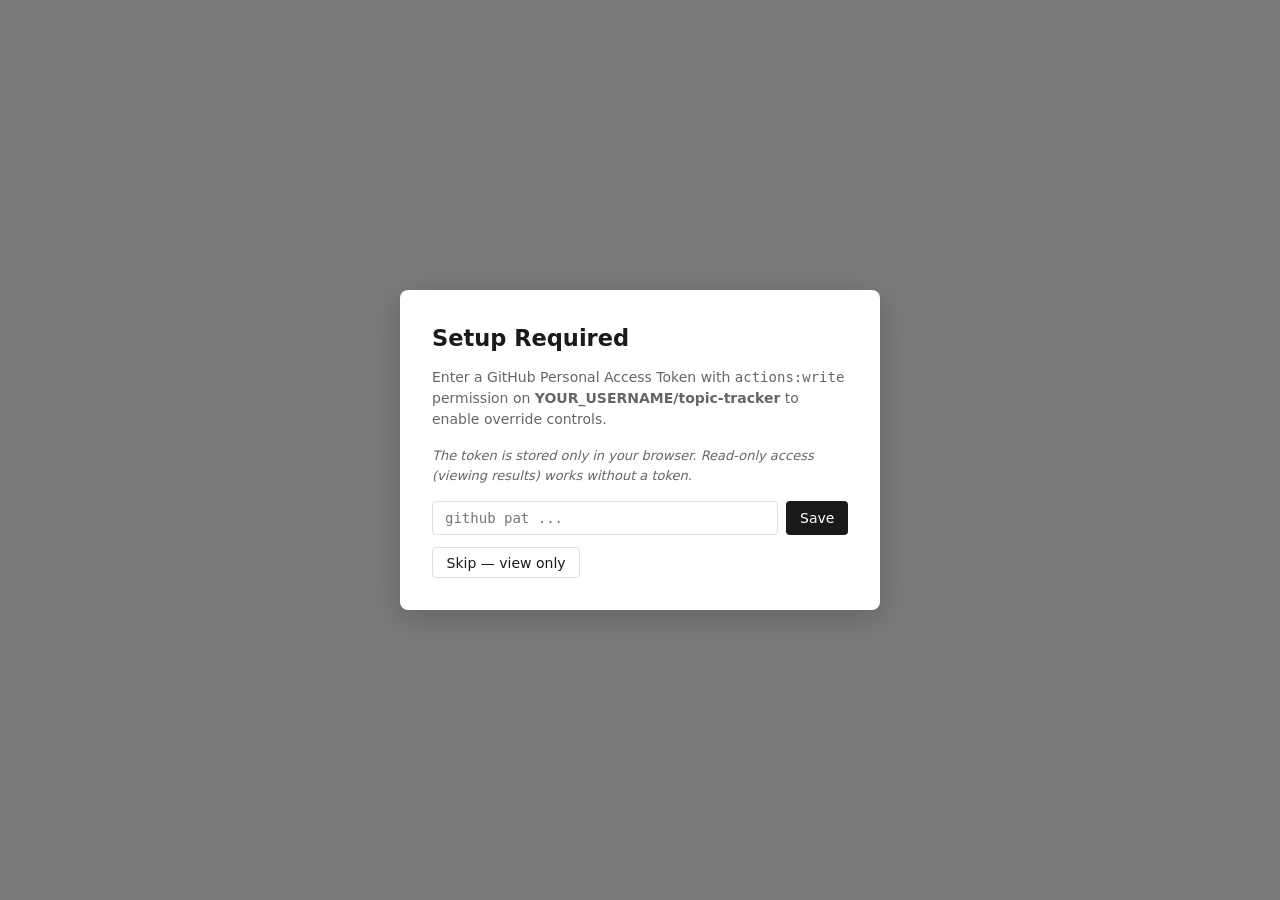
==== index.html @ 0ca3f0f6 "feat: topic tracker web UI v1 Pure HTML/vanilla JS GitHub Pages dashboard: - Loads results/index.jso" ====
<!DOCTYPE html>
<html lang="en">
<head>
  <meta charset="UTF-8">
  <meta name="viewport" content="width=device-width, initial-scale=1.0">
  <title>Topic Tracker</title>
  <link rel="stylesheet" href="style.css">
</head>
<body>

  <!-- Setup screen (shown when no PAT in localStorage) -->
  <div id="setup-screen" class="setup-screen hidden">
    <div class="setup-card">
      <h2>Setup Required</h2>
      <p>Enter a GitHub Personal Access Token with <code>actions:write</code> permission on
         <strong id="setup-repo-name"></strong> to enable override controls.</p>
      <p class="setup-note">The token is stored only in your browser. Read-only access (viewing results) works without a token.</p>
      <div class="setup-row">
        <input type="password" id="pat-input" placeholder="github_pat_..." autocomplete="off">
        <button id="pat-save-btn">Save</button>
      </div>
      <button id="setup-skip-btn" class="btn-secondary">Skip — view only</button>
    </div>
  </div>

  <!-- Main app -->
  <div id="app" class="hidden">
    <header class="app-header">
      <div class="header-left">
        <h1>Topic Tracker</h1>
        <span id="last-updated" class="last-updated"></span>
      </div>
      <div class="header-right">
        <button id="refresh-btn" class="btn-icon" title="Refresh">&#8635;</button>
      </div>
    </header>

    <main id="topics-container">
      <!-- Topic cards rendered here by JS -->
    </main>
  </div>

  <script src="app.js"></script>
</body>
</html>
---- style.css ----
*, *::before, *::after { box-sizing: border-box; margin: 0; padding: 0; }

:root {
  --color-bg: #f5f5f5;
  --color-card: #ffffff;
  --color-border: #e0e0e0;
  --color-text: #1a1a1a;
  --color-text-muted: #666;
  --color-urgent: #dc2626;
  --color-high: #ea580c;
  --color-medium: #2563eb;
  --color-low: #6b7280;
  --radius: 8px;
  --shadow: 0 1px 3px rgba(0,0,0,0.1);
}

body {
  font-family: system-ui, -apple-system, sans-serif;
  background: var(--color-bg);
  color: var(--color-text);
  font-size: 15px;
  line-height: 1.5;
}

/* ---- Setup screen ---- */
.setup-screen {
  position: fixed; inset: 0;
  background: rgba(0,0,0,0.5);
  display: flex; align-items: center; justify-content: center;
  z-index: 100;
}
.setup-card {
  background: var(--color-card);
  border-radius: var(--radius);
  padding: 2rem;
  max-width: 480px;
  width: 90%;
  box-shadow: 0 8px 32px rgba(0,0,0,0.2);
}
.setup-card h2 { margin-bottom: 0.75rem; }
.setup-card p { color: var(--color-text-muted); margin-bottom: 1rem; font-size: 14px; }
.setup-note { font-size: 13px !important; font-style: italic; }
.setup-row { display: flex; gap: 0.5rem; margin-bottom: 0.75rem; }
.setup-row input {
  flex: 1; padding: 0.5rem 0.75rem;
  border: 1px solid var(--color-border);
  border-radius: 4px; font-size: 14px; font-family: monospace;
}

/* ---- Header ---- */
.app-header {
  background: var(--color-card);
  border-bottom: 1px solid var(--color-border);
  padding: 0.75rem 1.5rem;
  display: flex; align-items: center; justify-content: space-between;
  position: sticky; top: 0; z-index: 10;
}
.app-header h1 { font-size: 1.2rem; font-weight: 700; }
.last-updated { font-size: 12px; color: var(--color-text-muted); margin-left: 1rem; }

/* ---- Buttons ---- */
button {
  cursor: pointer; border: none; border-radius: 4px;
  padding: 0.4rem 0.85rem; font-size: 14px; font-family: inherit;
  background: #1a1a1a; color: white; transition: opacity 0.15s;
}
button:hover { opacity: 0.85; }
.btn-secondary { background: transparent; color: var(--color-text); border: 1px solid var(--color-border); }
.btn-icon { background: transparent; color: var(--color-text); font-size: 1.2rem; padding: 0.25rem 0.5rem; }
.btn-small { padding: 0.25rem 0.6rem; font-size: 13px; }
.btn-danger { background: var(--color-urgent); }

/* ---- Topic cards ---- */
main { padding: 1.5rem; max-width: 900px; margin: 0 auto; }

.topic-card {
  background: var(--color-card);
  border: 1px solid var(--color-border);
  border-radius: var(--radius);
  box-shadow: var(--shadow);
  margin-bottom: 1.25rem;
  overflow: hidden;
}
.topic-header {
  display: flex; align-items: center; gap: 0.75rem;
  padding: 1rem 1.25rem;
  cursor: pointer; user-select: none;
}
.topic-header:hover { background: #fafafa; }
.topic-name { font-weight: 600; font-size: 1rem; flex: 1; }
.topic-meta { font-size: 13px; color: var(--color-text-muted); }

/* Urgency badge */
.urgency-badge {
  font-size: 11px; font-weight: 600; letter-spacing: 0.05em;
  text-transform: uppercase; padding: 2px 8px;
  border-radius: 100px; white-space: nowrap;
}
.urgency-urgent { background: #fee2e2; color: var(--color-urgent); }
.urgency-high   { background: #ffedd5; color: var(--color-high); }
.urgency-medium { background: #dbeafe; color: var(--color-medium); }
.urgency-low    { background: #f3f4f6; color: var(--color-low); }

/* Override controls */
.topic-controls {
  padding: 0.75rem 1.25rem;
  background: #fafafa;
  border-top: 1px solid var(--color-border);
  display: flex; gap: 0.5rem; flex-wrap: wrap; align-items: center;
}
.override-form { display: flex; gap: 0.4rem; align-items: center; flex-wrap: wrap; }
.override-form select {
  padding: 0.3rem 0.5rem;
  border: 1px solid var(--color-border);
  border-radius: 4px; font-size: 13px; font-family: inherit;
}
.controls-locked { font-size: 13px; color: var(--color-text-muted); font-style: italic; }

/* Pending escalation banner */
.pending-banner {
  background: #fef9c3;
  border-top: 1px solid #fde047;
  padding: 0.6rem 1.25rem;
  font-size: 13px;
  display: flex; align-items: center; gap: 0.75rem;
}
.pending-banner span { flex: 1; }

/* Results feed */
.results-feed { border-top: 1px solid var(--color-border); }
.results-sort-bar {
  padding: 0.5rem 1.25rem;
  background: #fafafa;
  font-size: 13px; color: var(--color-text-muted);
  display: flex; align-items: center; gap: 0.5rem;
  border-bottom: 1px solid var(--color-border);
}
.sort-btn {
  background: transparent; color: var(--color-text-muted);
  border: 1px solid var(--color-border); font-size: 12px; padding: 2px 8px;
}
.sort-btn.active { background: #1a1a1a; color: white; }

.result-row {
  padding: 0.9rem 1.25rem;
  border-bottom: 1px solid var(--color-border);
}
.result-row:last-child { border-bottom: none; }
.result-row:hover { background: #fafafa; }

.result-title { font-weight: 500; margin-bottom: 0.25rem; }
.result-title a { color: var(--color-text); text-decoration: none; }
.result-title a:hover { text-decoration: underline; }
.result-summary { font-size: 13px; color: var(--color-text-muted); margin-bottom: 0.4rem; }
.result-meta { display: flex; align-items: center; gap: 0.5rem; flex-wrap: wrap; }

.source-badge {
  font-size: 11px; background: #e5e7eb; color: #374151;
  padding: 1px 6px; border-radius: 3px; font-family: monospace;
}
.tag-pill {
  font-size: 11px; background: #dbeafe; color: #1e40af;
  padding: 1px 6px; border-radius: 3px;
}
.tag-pill.tag-drop_confirmed { background: #fee2e2; color: #991b1b; }
.tag-pill.tag-price_drop     { background: #dcfce7; color: #166534; }
.tag-pill.tag-new_listing    { background: #ede9fe; color: #5b21b6; }
.timestamp { font-size: 12px; color: var(--color-text-muted); }

/* Score bar */
.score-bar-wrap { display: flex; align-items: center; gap: 6px; }
.score-bar { width: 60px; height: 6px; background: #e5e7eb; border-radius: 3px; overflow: hidden; }
.score-bar-fill { height: 100%; border-radius: 3px; }
.score-high   { background: #16a34a; }
.score-medium { background: #ca8a04; }
.score-low    { background: #dc2626; }
.score-label  { font-size: 11px; color: var(--color-text-muted); }

/* Utility */
.hidden { display: none !important; }
.chevron { font-size: 12px; color: var(--color-text-muted); transition: transform 0.2s; }
.chevron.open { transform: rotate(180deg); }

/* Mobile */
@media (max-width: 768px) {
  main { padding: 1rem; }
  .topic-header { flex-wrap: wrap; }
  .override-form { flex-wrap: wrap; }
  .app-header { padding: 0.75rem 1rem; }
}
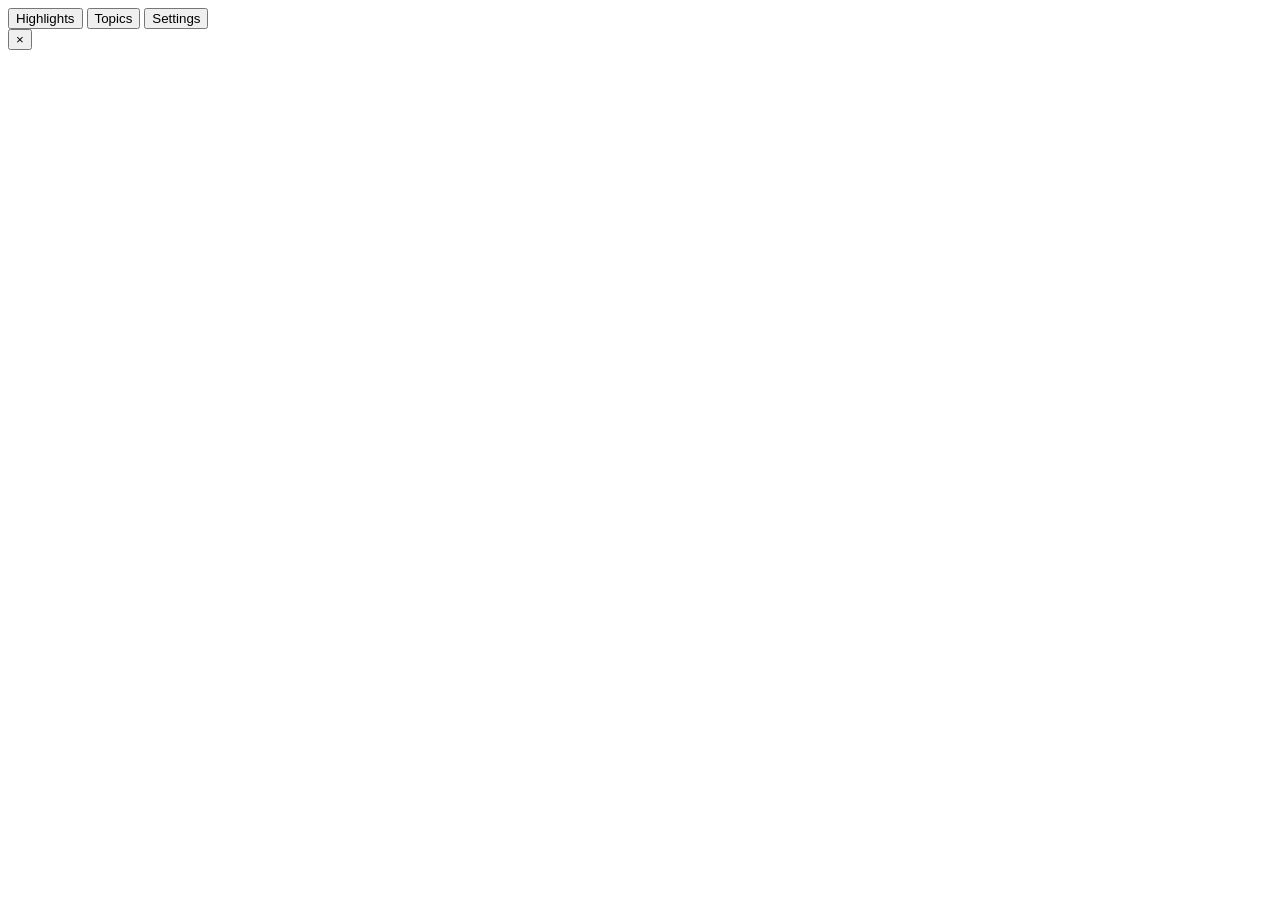
==== commit 68c0a8a5: "feat: scaffold app shell and empty module files" ====
--- a/index.html
+++ b/index.html
@@ -7,39 +7,28 @@
   <link rel="stylesheet" href="style.css">
 </head>
 <body>
+  <div id="app">
+    <main id="screens">
+      <section id="screen-highlights" class="screen" data-tab="highlights"></section>
+      <section id="screen-topics" class="screen" data-tab="topics"></section>
+      <section id="screen-settings" class="screen" data-tab="settings"></section>
+    </main>
 
-  <!-- Setup screen (shown when no PAT in localStorage) -->
-  <div id="setup-screen" class="setup-screen hidden">
-    <div class="setup-card">
-      <h2>Setup Required</h2>
-      <p>Enter a GitHub Personal Access Token with <code>actions:write</code> permission on
-         <strong id="setup-repo-name"></strong> to enable override controls.</p>
-      <p class="setup-note">The token is stored only in your browser. Read-only access (viewing results) works without a token.</p>
-      <div class="setup-row">
-        <input type="password" id="pat-input" placeholder="github_pat_..." autocomplete="off">
-        <button id="pat-save-btn">Save</button>
+    <nav id="tab-bar">
+      <button class="tab-btn active" data-tab="highlights">Highlights</button>
+      <button class="tab-btn" data-tab="topics">Topics</button>
+      <button class="tab-btn" data-tab="settings">Settings</button>
+    </nav>
+
+    <div id="detail-sheet" class="detail-sheet hidden" role="dialog" aria-modal="true">
+      <div id="detail-backdrop" class="detail-backdrop"></div>
+      <div id="detail-panel" class="detail-panel">
+        <button id="detail-close" class="detail-close" aria-label="Close">&times;</button>
+        <div id="detail-content"></div>
       </div>
-      <button id="setup-skip-btn" class="btn-secondary">Skip — view only</button>
     </div>
   </div>
 
-  <!-- Main app -->
-  <div id="app" class="hidden">
-    <header class="app-header">
-      <div class="header-left">
-        <h1>Topic Tracker</h1>
-        <span id="last-updated" class="last-updated"></span>
-      </div>
-      <div class="header-right">
-        <button id="refresh-btn" class="btn-icon" title="Refresh">&#8635;</button>
-      </div>
-    </header>
-
-    <main id="topics-container">
-      <!-- Topic cards rendered here by JS -->
-    </main>
-  </div>
-
-  <script src="app.js"></script>
+  <script type="module" src="app.js"></script>
 </body>
 </html>
--- a/style.css
+++ b/style.css
@@ -1,190 +1 @@
-*, *::before, *::after { box-sizing: border-box; margin: 0; padding: 0; }
-
-:root {
-  --color-bg: #f5f5f5;
-  --color-card: #ffffff;
-  --color-border: #e0e0e0;
-  --color-text: #1a1a1a;
-  --color-text-muted: #666;
-  --color-urgent: #dc2626;
-  --color-high: #ea580c;
-  --color-medium: #2563eb;
-  --color-low: #6b7280;
-  --radius: 8px;
-  --shadow: 0 1px 3px rgba(0,0,0,0.1);
-}
-
-body {
-  font-family: system-ui, -apple-system, sans-serif;
-  background: var(--color-bg);
-  color: var(--color-text);
-  font-size: 15px;
-  line-height: 1.5;
-}
-
-/* ---- Setup screen ---- */
-.setup-screen {
-  position: fixed; inset: 0;
-  background: rgba(0,0,0,0.5);
-  display: flex; align-items: center; justify-content: center;
-  z-index: 100;
-}
-.setup-card {
-  background: var(--color-card);
-  border-radius: var(--radius);
-  padding: 2rem;
-  max-width: 480px;
-  width: 90%;
-  box-shadow: 0 8px 32px rgba(0,0,0,0.2);
-}
-.setup-card h2 { margin-bottom: 0.75rem; }
-.setup-card p { color: var(--color-text-muted); margin-bottom: 1rem; font-size: 14px; }
-.setup-note { font-size: 13px !important; font-style: italic; }
-.setup-row { display: flex; gap: 0.5rem; margin-bottom: 0.75rem; }
-.setup-row input {
-  flex: 1; padding: 0.5rem 0.75rem;
-  border: 1px solid var(--color-border);
-  border-radius: 4px; font-size: 14px; font-family: monospace;
-}
-
-/* ---- Header ---- */
-.app-header {
-  background: var(--color-card);
-  border-bottom: 1px solid var(--color-border);
-  padding: 0.75rem 1.5rem;
-  display: flex; align-items: center; justify-content: space-between;
-  position: sticky; top: 0; z-index: 10;
-}
-.app-header h1 { font-size: 1.2rem; font-weight: 700; }
-.last-updated { font-size: 12px; color: var(--color-text-muted); margin-left: 1rem; }
-
-/* ---- Buttons ---- */
-button {
-  cursor: pointer; border: none; border-radius: 4px;
-  padding: 0.4rem 0.85rem; font-size: 14px; font-family: inherit;
-  background: #1a1a1a; color: white; transition: opacity 0.15s;
-}
-button:hover { opacity: 0.85; }
-.btn-secondary { background: transparent; color: var(--color-text); border: 1px solid var(--color-border); }
-.btn-icon { background: transparent; color: var(--color-text); font-size: 1.2rem; padding: 0.25rem 0.5rem; }
-.btn-small { padding: 0.25rem 0.6rem; font-size: 13px; }
-.btn-danger { background: var(--color-urgent); }
-
-/* ---- Topic cards ---- */
-main { padding: 1.5rem; max-width: 900px; margin: 0 auto; }
-
-.topic-card {
-  background: var(--color-card);
-  border: 1px solid var(--color-border);
-  border-radius: var(--radius);
-  box-shadow: var(--shadow);
-  margin-bottom: 1.25rem;
-  overflow: hidden;
-}
-.topic-header {
-  display: flex; align-items: center; gap: 0.75rem;
-  padding: 1rem 1.25rem;
-  cursor: pointer; user-select: none;
-}
-.topic-header:hover { background: #fafafa; }
-.topic-name { font-weight: 600; font-size: 1rem; flex: 1; }
-.topic-meta { font-size: 13px; color: var(--color-text-muted); }
-
-/* Urgency badge */
-.urgency-badge {
-  font-size: 11px; font-weight: 600; letter-spacing: 0.05em;
-  text-transform: uppercase; padding: 2px 8px;
-  border-radius: 100px; white-space: nowrap;
-}
-.urgency-urgent { background: #fee2e2; color: var(--color-urgent); }
-.urgency-high   { background: #ffedd5; color: var(--color-high); }
-.urgency-medium { background: #dbeafe; color: var(--color-medium); }
-.urgency-low    { background: #f3f4f6; color: var(--color-low); }
-
-/* Override controls */
-.topic-controls {
-  padding: 0.75rem 1.25rem;
-  background: #fafafa;
-  border-top: 1px solid var(--color-border);
-  display: flex; gap: 0.5rem; flex-wrap: wrap; align-items: center;
-}
-.override-form { display: flex; gap: 0.4rem; align-items: center; flex-wrap: wrap; }
-.override-form select {
-  padding: 0.3rem 0.5rem;
-  border: 1px solid var(--color-border);
-  border-radius: 4px; font-size: 13px; font-family: inherit;
-}
-.controls-locked { font-size: 13px; color: var(--color-text-muted); font-style: italic; }
-
-/* Pending escalation banner */
-.pending-banner {
-  background: #fef9c3;
-  border-top: 1px solid #fde047;
-  padding: 0.6rem 1.25rem;
-  font-size: 13px;
-  display: flex; align-items: center; gap: 0.75rem;
-}
-.pending-banner span { flex: 1; }
-
-/* Results feed */
-.results-feed { border-top: 1px solid var(--color-border); }
-.results-sort-bar {
-  padding: 0.5rem 1.25rem;
-  background: #fafafa;
-  font-size: 13px; color: var(--color-text-muted);
-  display: flex; align-items: center; gap: 0.5rem;
-  border-bottom: 1px solid var(--color-border);
-}
-.sort-btn {
-  background: transparent; color: var(--color-text-muted);
-  border: 1px solid var(--color-border); font-size: 12px; padding: 2px 8px;
-}
-.sort-btn.active { background: #1a1a1a; color: white; }
-
-.result-row {
-  padding: 0.9rem 1.25rem;
-  border-bottom: 1px solid var(--color-border);
-}
-.result-row:last-child { border-bottom: none; }
-.result-row:hover { background: #fafafa; }
-
-.result-title { font-weight: 500; margin-bottom: 0.25rem; }
-.result-title a { color: var(--color-text); text-decoration: none; }
-.result-title a:hover { text-decoration: underline; }
-.result-summary { font-size: 13px; color: var(--color-text-muted); margin-bottom: 0.4rem; }
-.result-meta { display: flex; align-items: center; gap: 0.5rem; flex-wrap: wrap; }
-
-.source-badge {
-  font-size: 11px; background: #e5e7eb; color: #374151;
-  padding: 1px 6px; border-radius: 3px; font-family: monospace;
-}
-.tag-pill {
-  font-size: 11px; background: #dbeafe; color: #1e40af;
-  padding: 1px 6px; border-radius: 3px;
-}
-.tag-pill.tag-drop_confirmed { background: #fee2e2; color: #991b1b; }
-.tag-pill.tag-price_drop     { background: #dcfce7; color: #166534; }
-.tag-pill.tag-new_listing    { background: #ede9fe; color: #5b21b6; }
-.timestamp { font-size: 12px; color: var(--color-text-muted); }
-
-/* Score bar */
-.score-bar-wrap { display: flex; align-items: center; gap: 6px; }
-.score-bar { width: 60px; height: 6px; background: #e5e7eb; border-radius: 3px; overflow: hidden; }
-.score-bar-fill { height: 100%; border-radius: 3px; }
-.score-high   { background: #16a34a; }
-.score-medium { background: #ca8a04; }
-.score-low    { background: #dc2626; }
-.score-label  { font-size: 11px; color: var(--color-text-muted); }
-
-/* Utility */
-.hidden { display: none !important; }
-.chevron { font-size: 12px; color: var(--color-text-muted); transition: transform 0.2s; }
-.chevron.open { transform: rotate(180deg); }
-
-/* Mobile */
-@media (max-width: 768px) {
-  main { padding: 1rem; }
-  .topic-header { flex-wrap: wrap; }
-  .override-form { flex-wrap: wrap; }
-  .app-header { padding: 0.75rem 1rem; }
-}
+/* styles will be added in Task 3 */
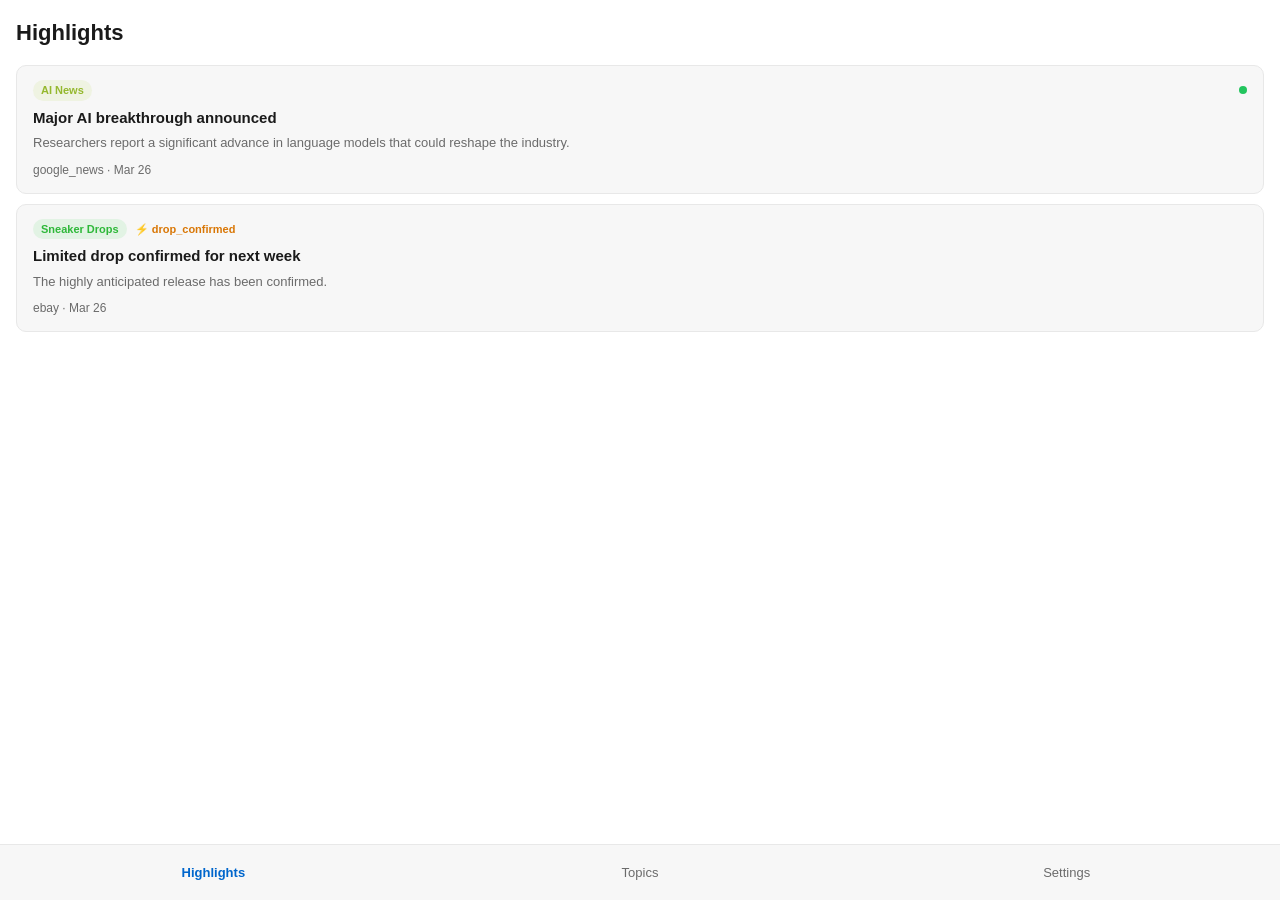
==== commit e580ff79: "feat: add mobile meta tags and emoji favicon Co-Authored-By: Claude Sonnet 4.6 <noreply@anthropic.co" ====
--- a/index.html
+++ b/index.html
@@ -3,6 +3,10 @@
 <head>
   <meta charset="UTF-8">
   <meta name="viewport" content="width=device-width, initial-scale=1.0">
+  <meta name="theme-color" content="#ffffff" media="(prefers-color-scheme: light)">
+  <meta name="theme-color" content="#111111" media="(prefers-color-scheme: dark)">
+  <meta name="apple-mobile-web-app-capable" content="yes">
+  <link rel="icon" href="data:image/svg+xml,<svg xmlns='http://www.w3.org/2000/svg' viewBox='0 0 100 100'><text y='.9em' font-size='90'>📡</text></svg>">
   <title>Topic Tracker</title>
   <link rel="stylesheet" href="style.css">
 </head>
--- a/style.css
+++ b/style.css
@@ -1 +1,263 @@
-/* styles will be added in Task 3 */
+/* ─── Custom properties ─────────────────────────────────────────────────── */
+:root {
+  --bg: #ffffff;
+  --surface: #f7f7f7;
+  --border: #e8e8e8;
+  --text: #1a1a1a;
+  --text-secondary: #6b6b6b;
+  --accent: #0066cc;
+  --escalation: #d97706;
+  --dot-high: #22c55e;
+  --dot-med: #eab308;
+  --tab-h: 56px;
+  --card-radius: 10px;
+  --sheet-radius: 18px;
+  color-scheme: light dark;
+}
+
+@media (prefers-color-scheme: dark) {
+  :root {
+    --bg: #111111;
+    --surface: #1c1c1c;
+    --border: #2e2e2e;
+    --text: #f0f0f0;
+    --text-secondary: #888888;
+    --accent: #4da3ff;
+    --escalation: #f59e0b;
+  }
+}
+
+/* ─── Reset ─────────────────────────────────────────────────────────────── */
+*, *::before, *::after { box-sizing: border-box; margin: 0; padding: 0; }
+body {
+  font-family: -apple-system, BlinkMacSystemFont, "Segoe UI", sans-serif;
+  background: var(--bg);
+  color: var(--text);
+  font-size: 15px;
+  line-height: 1.5;
+  -webkit-font-smoothing: antialiased;
+  overscroll-behavior: none;
+}
+
+/* ─── App layout ─────────────────────────────────────────────────────────── */
+#app { display: flex; flex-direction: column; height: 100dvh; }
+#screens { flex: 1; overflow-y: auto; }
+.screen { display: none; padding: 16px 16px calc(var(--tab-h) + 16px); min-height: 100%; }
+.screen.active { display: block; }
+
+/* ─── Tab bar ────────────────────────────────────────────────────────────── */
+#tab-bar {
+  display: flex;
+  position: fixed;
+  bottom: 0; left: 0; right: 0;
+  height: var(--tab-h);
+  background: var(--surface);
+  border-top: 1px solid var(--border);
+  z-index: 10;
+}
+.tab-btn {
+  flex: 1;
+  background: none;
+  border: none;
+  cursor: pointer;
+  font-size: 13px;
+  font-weight: 500;
+  color: var(--text-secondary);
+  padding: 8px 4px;
+  transition: color 0.15s;
+}
+.tab-btn.active { color: var(--accent); font-weight: 600; }
+
+/* ─── Result card ────────────────────────────────────────────────────────── */
+.result-card {
+  background: var(--surface);
+  border: 1px solid var(--border);
+  border-radius: var(--card-radius);
+  padding: 14px 16px;
+  margin-bottom: 10px;
+  cursor: pointer;
+  transition: opacity 0.15s;
+}
+.result-card.is-read { opacity: 0.5; }
+.card-header { display: flex; align-items: center; gap: 8px; margin-bottom: 6px; }
+.topic-pill {
+  font-size: 11px;
+  font-weight: 600;
+  padding: 2px 8px;
+  border-radius: 999px;
+}
+.novelty-dot {
+  width: 8px; height: 8px;
+  border-radius: 50%;
+  flex-shrink: 0;
+  margin-left: auto;
+}
+.novelty-dot.high   { background: var(--dot-high); }
+.novelty-dot.medium { background: var(--dot-med); }
+.escalation-badge {
+  font-size: 11px;
+  font-weight: 600;
+  color: var(--escalation);
+}
+.card-title {
+  font-size: 15px;
+  font-weight: 600;
+  margin-bottom: 4px;
+  display: -webkit-box;
+  -webkit-line-clamp: 2;
+  -webkit-box-orient: vertical;
+  overflow: hidden;
+}
+.card-snippet {
+  font-size: 13px;
+  color: var(--text-secondary);
+  display: -webkit-box;
+  -webkit-line-clamp: 2;
+  -webkit-box-orient: vertical;
+  overflow: hidden;
+  margin-bottom: 8px;
+}
+.card-meta {
+  font-size: 12px;
+  color: var(--text-secondary);
+}
+
+/* ─── Topic list (Topics screen) ─────────────────────────────────────────── */
+.topic-row {
+  display: flex;
+  align-items: center;
+  padding: 14px 16px;
+  border-radius: var(--card-radius);
+  background: var(--surface);
+  border: 1px solid var(--border);
+  margin-bottom: 10px;
+  cursor: pointer;
+}
+.topic-row-name { font-weight: 600; flex: 1; }
+.topic-row-meta { font-size: 13px; color: var(--text-secondary); }
+.topic-escalation-badge { margin-left: 8px; }
+
+/* ─── Section headings ───────────────────────────────────────────────────── */
+.screen-heading {
+  font-size: 22px;
+  font-weight: 700;
+  margin-bottom: 16px;
+}
+.back-btn {
+  display: inline-flex;
+  align-items: center;
+  gap: 6px;
+  font-size: 14px;
+  color: var(--accent);
+  background: none;
+  border: none;
+  cursor: pointer;
+  padding: 0;
+  margin-bottom: 12px;
+}
+
+/* ─── Empty state ────────────────────────────────────────────────────────── */
+.empty-state {
+  text-align: center;
+  color: var(--text-secondary);
+  padding: 48px 0;
+  font-size: 15px;
+}
+
+/* ─── Error state ────────────────────────────────────────────────────────── */
+.error-state {
+  text-align: center;
+  color: var(--text-secondary);
+  padding: 48px 16px;
+}
+.error-state button {
+  margin-top: 16px;
+  padding: 10px 20px;
+  border-radius: 8px;
+  background: var(--accent);
+  color: white;
+  border: none;
+  cursor: pointer;
+  font-size: 14px;
+}
+
+/* ─── Detail sheet ────────────────────────────────────────────────────────── */
+.detail-sheet { position: fixed; inset: 0; z-index: 100; }
+.detail-sheet.hidden { display: none; }
+.detail-backdrop {
+  position: absolute; inset: 0;
+  background: rgba(0,0,0,0.4);
+}
+.detail-panel {
+  position: absolute;
+  bottom: 0; left: 0; right: 0;
+  background: var(--bg);
+  border-radius: var(--sheet-radius) var(--sheet-radius) 0 0;
+  padding: 20px 20px 40px;
+  max-height: 90dvh;
+  overflow-y: auto;
+}
+@media (min-width: 600px) {
+  .detail-panel {
+    bottom: auto; top: 50%; left: 50%; right: auto;
+    transform: translate(-50%, -50%);
+    width: 560px;
+    max-height: 80vh;
+    border-radius: var(--sheet-radius);
+  }
+}
+.detail-close {
+  position: absolute; top: 16px; right: 16px;
+  background: none; border: none;
+  font-size: 22px; cursor: pointer;
+  color: var(--text-secondary);
+  line-height: 1;
+}
+.detail-title { font-size: 19px; font-weight: 700; margin: 0 32px 8px 0; }
+.detail-meta { font-size: 13px; color: var(--text-secondary); margin-bottom: 12px; }
+.detail-summary { font-size: 15px; line-height: 1.6; margin-bottom: 16px; }
+.tags-row { display: flex; flex-wrap: wrap; gap: 6px; margin-bottom: 12px; }
+.tag-pill {
+  font-size: 12px; font-weight: 600;
+  padding: 3px 10px; border-radius: 999px;
+  background: var(--surface); border: 1px solid var(--border);
+}
+.detail-score { font-size: 13px; color: var(--text-secondary); margin-bottom: 8px; }
+.detail-price { font-size: 15px; font-weight: 600; margin-bottom: 8px; }
+.detail-escalation {
+  display: inline-block;
+  font-size: 13px; font-weight: 600;
+  color: var(--escalation);
+  background: #fef3c7;
+  padding: 6px 12px;
+  border-radius: 8px;
+  margin-bottom: 16px;
+}
+.open-btn {
+  display: block; width: 100%;
+  padding: 13px;
+  background: var(--accent);
+  color: white;
+  font-size: 15px; font-weight: 600;
+  border: none; border-radius: 10px;
+  cursor: pointer;
+  margin-top: 8px;
+  text-align: center;
+  text-decoration: none;
+}
+
+/* ─── Settings screen ────────────────────────────────────────────────────── */
+.settings-section { margin-bottom: 24px; }
+.settings-label { font-size: 13px; font-weight: 600; color: var(--text-secondary); margin-bottom: 8px; text-transform: uppercase; letter-spacing: 0.04em; }
+.settings-value { font-size: 15px; }
+.refresh-btn {
+  padding: 11px 20px;
+  background: var(--surface);
+  border: 1px solid var(--border);
+  border-radius: 8px;
+  font-size: 14px; font-weight: 500;
+  cursor: pointer;
+  color: var(--text);
+  min-width: 120px;
+}
+.refresh-btn:disabled { opacity: 0.5; cursor: default; }
